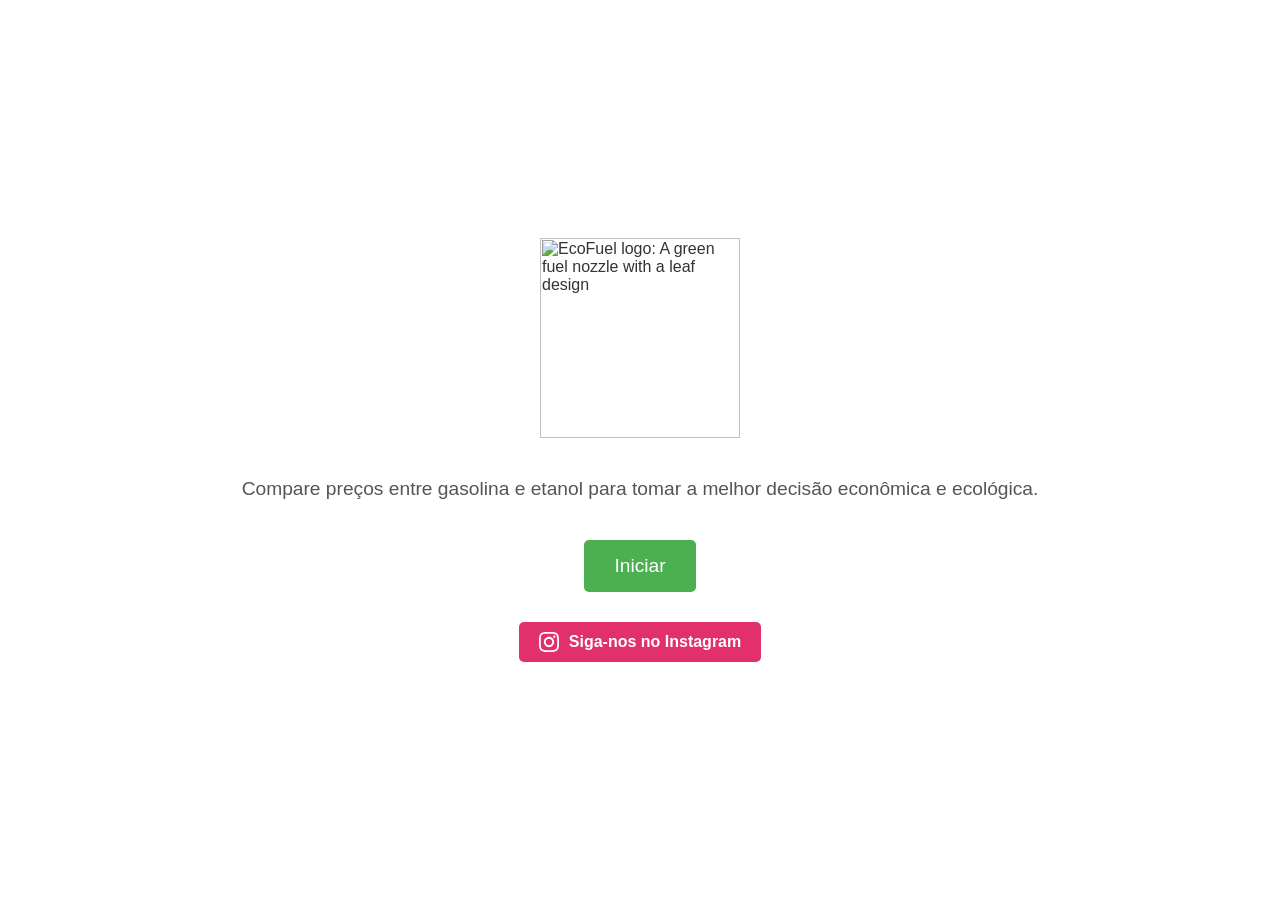
==== index.html @ 914e2f29 "index.html" ====
<html><head><base href="https://ecofuel-comparador.app/" />
<meta charset="UTF-8">
<meta name="viewport" content="width=device-width, initial-scale=1.0">
<title>EcoFuel: Comparador de Combustíveis</title>
<style>
  body, html {
    margin: 0;
    padding: 0;
    font-family: Arial, sans-serif;
    height: 100%;
    background-color: #f0f0f0;
  }
  .splash-screen, .app-container {
    position: fixed;
    top: 0;
    left: 0;
    width: 100%;
    height: 100%;
    display: flex;
    flex-direction: column;
    justify-content: center;
    align-items: center;
    transition: opacity 0.5s ease-in-out;
  }
  .splash-screen {
    background-color: #ffffff;
    color: #333333;
    z-index: 1000;
  }
  .app-container {
    opacity: 0;
    pointer-events: none;
    overflow-y: auto;
  }
  .logo {
    width: 200px;
    height: auto;
    margin-bottom: 20px;
  }
  h1 {
    font-size: 2.5em;
    margin-bottom: 10px;
    text-align: center;
    color: #4CAF50;
  }
  p {
    font-size: 1.2em;
    max-width: 80%;
    text-align: center;
    margin-bottom: 30px;
    color: #555555;
  }
  button {
    padding: 15px 30px;
    font-size: 1.2em;
    background-color: #4CAF50;
    color: white;
    border: none;
    border-radius: 5px;
    cursor: pointer;
    transition: background-color 0.3s;
    margin: 10px 0;
  }
  button:hover {
    background-color: #45a049;
  }
  .container {
    background-color: white;
    border-radius: 10px;
    padding: 20px;
    box-shadow: 0 0 10px rgba(0,0,0,0.1);
    max-width: 500px;
    width: 90%;
    margin: 20px 0;
    display: flex;
    flex-direction: column;
    align-items: center;
  }
  .input-group {
    margin-bottom: 15px;
    width: 100%;
  }
  label {
    display: block;
    margin-bottom: 5px;
    color: #34495e;
  }
  input[type="number"] {
    width: 100%;
    padding: 8px;
    border: 1px solid #bdc3c7;
    border-radius: 4px;
    font-size: 16px;
  }
  #resultado {
    margin-top: 20px;
    padding: 15px;
    border-radius: 4px;
    font-weight: bold;
    text-align: center;
    width: 100%;
  }
  .melhor { background-color: #4CAF50; color: white; }
  .pior { background-color: #e74c3c; color: white; }
  .equal { background-color: #f39c12; color: white; }
  .input-row {
    display: flex;
    justify-content: space-between;
    width: 100%;
  }
  .input-row .input-group {
    width: 48%;
  }
  .checkbox-group {
    display: flex;
    align-items: center;
    margin-top: 15px;
    width: 100%;
  }
  .checkbox-group input[type="checkbox"] {
    margin-right: 10px;
  }
  #voltar-inicio, #limpar-campos {
    background-color: #3498db;
    margin-top: 20px;
  }
  #voltar-inicio:hover, #limpar-campos:hover {
    background-color: #2980b9;
  }
  .button-group {
    display: flex;
    justify-content: space-between;
    width: 100%;
  }
  #comparar {
    align-self: center;
  }
  .instagram-button {
    background-color: #E1306C;
    color: white;
    padding: 10px 20px;
    border-radius: 5px;
    text-decoration: none;
    font-weight: bold;
    display: flex;
    align-items: center;
    justify-content: center;
    margin-top: 20px;
    transition: background-color 0.3s;
  }
  .instagram-button:hover {
    background-color: #C13584;
  }
  .instagram-icon {
    width: 20px;
    height: 20px;
    margin-right: 10px;
  }
</style>
</head>
<body>
  <div class="splash-screen" id="splashScreen">
    <img src="logo.png" alt="EcoFuel logo: A green fuel nozzle with a leaf design" class="logo">
    <p>Compare preços entre gasolina e etanol para tomar a melhor decisão econômica e ecológica.</p>
    <button onclick="startApp()">Iniciar</button>
    <a href="https://www.instagram.com/ecofuel.app" target="_blank" class="instagram-button">
      <svg class="instagram-icon" viewBox="0 0 24 24" xmlns="http://www.w3.org/2000/svg">
        <path fill="currentColor" d="M12 2.163c3.204 0 3.584.012 4.85.07 3.252.148 4.771 1.691 4.919 4.919.058 1.265.069 1.645.069 4.849 0 3.205-.012 3.584-.069 4.849-.149 3.225-1.664 4.771-4.919 4.919-1.266.058-1.644.07-4.85.07-3.204 0-3.584-.012-4.849-.07-3.26-.149-4.771-1.699-4.919-4.92-.058-1.265-.07-1.644-.07-4.849 0-3.204.013-3.583.07-4.849.149-3.227 1.664-4.771 4.919-4.919 1.266-.057 1.645-.069 4.849-.069zm0-2.163c-3.259 0-3.667.014-4.947.072-4.358.2-6.78 2.618-6.98 6.98-.059 1.281-.073 1.689-.073 4.948 0 3.259.014 3.668.072 4.948.2 4.358 2.618 6.78 6.98 6.98 1.281.058 1.689.072 4.948.072 3.259 0 3.668-.014 4.948-.072 4.354-.2 6.782-2.618 6.979-6.98.059-1.28.073-1.689.073-4.948 0-3.259-.014-3.667-.072-4.947-.196-4.354-2.617-6.78-6.979-6.98-1.281-.059-1.69-.073-4.949-.073zm0 5.838c-3.403 0-6.162 2.759-6.162 6.162s2.759 6.163 6.162 6.163 6.162-2.759 6.162-6.163c0-3.403-2.759-6.162-6.162-6.162zm0 10.162c-2.209 0-4-1.79-4-4 0-2.209 1.791-4 4-4s4 1.791 4 4c0 2.21-1.791 4-4 4zm6.406-11.845c-.796 0-1.441.645-1.441 1.44s.645 1.44 1.441 1.44c.795 0 1.439-.645 1.439-1.44s-.644-1.44-1.439-1.44z"/>
      </svg>
      Siga-nos no Instagram
    </a>
  </div>

  <div class="app-container" id="appContainer">
    <div class="container">
      <img src="logo.png" alt="EcoFuel logo: A green fuel nozzle with a leaf design" class="logo" style="width: 150px; margin-bottom: 20px;">
      <div class="input-row">
        <div class="input-group">
          <label for="preco-gasolina">Preço da Gasolina (R$/L):</label>
          <input type="number" id="preco-gasolina" step="0.01" min="0" required>
        </div>
        <div class="input-group">
          <label for="preco-etanol">Preço do Etanol (R$/L):</label>
          <input type="number" id="preco-etanol" step="0.01" min="0" required>
        </div>
      </div>
      <div class="input-row">
        <div class="input-group">
          <label for="consumo-gasolina">Consumo Gasolina (km/L):</label>
          <input type="number" id="consumo-gasolina" step="0.1" min="0" required>
        </div>
        <div class="input-group">
          <label for="consumo-etanol">Consumo Etanol (km/L):</label>
          <input type="number" id="consumo-etanol" step="0.1" min="0" required>
        </div>
      </div>
      <div class="checkbox-group">
        <input type="checkbox" id="memorizar-consumo" checked>
        <label for="memorizar-consumo">Memorizar consumo</label>
      </div>
      <button id="comparar" onclick="compararCombustiveis()">Comparar</button>
      <div id="resultado"></div>
      <div class="button-group">
        <button id="limpar-campos" onclick="limparCampos()">Limpar Campos</button>
        <button id="voltar-inicio" onclick="voltarInicio()">Voltar ao Início</button>
      </div>
      <a href="https://www.instagram.com/ecofuel.app" target="_blank" class="instagram-button">
        <svg class="instagram-icon" viewBox="0 0 24 24" xmlns="http://www.w3.org/2000/svg">
          <path fill="currentColor" d="M12 2.163c3.204 0 3.584.012 4.85.07 3.252.148 4.771 1.691 4.919 4.919.058 1.265.069 1.645.069 4.849 0 3.205-.012 3.584-.069 4.849-.149 3.225-1.664 4.771-4.919 4.919-1.266.058-1.644.07-4.85.07-3.204 0-3.584-.012-4.849-.07-3.26-.149-4.771-1.699-4.919-4.92-.058-1.265-.07-1.644-.07-4.849 0-3.204.013-3.583.07-4.849.149-3.227 1.664-4.771 4.919-4.919 1.266-.057 1.645-.069 4.849-.069zm0-2.163c-3.259 0-3.667.014-4.947.072-4.358.2-6.78 2.618-6.98 6.98-.059 1.281-.073 1.689-.073 4.948 0 3.259.014 3.668.072 4.948.2 4.358 2.618 6.78 6.98 6.98 1.281.058 1.689.072 4.948.072 3.259 0 3.668-.014 4.948-.072 4.354-.2 6.782-2.618 6.979-6.98.059-1.28.073-1.689.073-4.948 0-3.259-.014-3.667-.072-4.947-.196-4.354-2.617-6.78-6.979-6.98-1.281-.059-1.69-.073-4.949-.073zm0 5.838c-3.403 0-6.162 2.759-6.162 6.162s2.759 6.163 6.162 6.163 6.162-2.759 6.162-6.163c0-3.403-2.759-6.162-6.162-6.162zm0 10.162c-2.209 0-4-1.79-4-4 0-2.209 1.791-4 4-4s4 1.791 4 4c0 2.21-1.791 4-4 4zm6.406-11.845c-.796 0-1.441.645-1.441 1.44s.645 1.44 1.441 1.44c.795 0 1.439-.645 1.439-1.44s-.644-1.44-1.439-1.44z"/>
        </svg>
        Siga-nos no Instagram
      </a>
    </div>
  </div>

  <script>
    function startApp() {
      document.getElementById('splashScreen').style.opacity = '0';
      document.getElementById('appContainer').style.opacity = '1';
      setTimeout(() => {
        document.getElementById('splashScreen').style.display = 'none';
        document.getElementById('appContainer').style.pointerEvents = 'auto';
      }, 500);
      carregarValoresMemorizados();
    }

    function voltarInicio() {
      document.getElementById('splashScreen').style.display = 'flex';
      document.getElementById('splashScreen').style.opacity = '1';
      document.getElementById('appContainer').style.opacity = '0';
      setTimeout(() => {
        document.getElementById('appContainer').style.pointerEvents = 'none';
        limparCampos();
      }, 500);
    }

    function limparCampos() {
      document.getElementById('preco-gasolina').value = '';
      document.getElementById('preco-etanol').value = '';
      document.getElementById('consumo-gasolina').value = '';
      document.getElementById('consumo-etanol').value = '';
      document.getElementById('resultado').innerHTML = '';
      document.getElementById('resultado').className = '';
    }

    function carregarValoresMemorizados() {
      const consumoGasolina = localStorage.getItem('consumoGasolina');
      const consumoEtanol = localStorage.getItem('consumoEtanol');
      
      if (consumoGasolina) {
        document.getElementById('consumo-gasolina').value = consumoGasolina;
      }
      if (consumoEtanol) {
        document.getElementById('consumo-etanol').value = consumoEtanol;
      }
    }

    function salvarValoresConsumo() {
      if (document.getElementById('memorizar-consumo').checked) {
        const consumoGasolina = document.getElementById('consumo-gasolina').value;
        const consumoEtanol = document.getElementById('consumo-etanol').value;
        
        localStorage.setItem('consumoGasolina', consumoGasolina);
        localStorage.setItem('consumoEtanol', consumoEtanol);
      }
    }

    function compararCombustiveis() {
      const precoGasolina = parseFloat(document.getElementById('preco-gasolina').value);
      const precoEtanol = parseFloat(document.getElementById('preco-etanol').value);
      const consumoGasolina = parseFloat(document.getElementById('consumo-gasolina').value);
      const consumoEtanol = parseFloat(document.getElementById('consumo-etanol').value);
      const resultado = document.getElementById('resultado');
      
      if (isNaN(precoGasolina) || isNaN(precoEtanol) || isNaN(consumoGasolina) || isNaN(consumoEtanol)) {
        resultado.textContent = "Por favor, insira valores válidos para todos os campos.";
        resultado.className = "";
        return;
      }

      salvarValoresConsumo();

      const custoKmGasolina = precoGasolina / consumoGasolina;
      const custoKmEtanol = precoEtanol / consumoEtanol;
      const relacaoCusto = custoKmEtanol / custoKmGasolina;

      let mensagem;
      let classe;

      if (relacaoCusto > 1) {
        mensagem = `Abasteça com Gasolina! O custo por km do etanol é ${(relacaoCusto * 100 - 100).toFixed(2)}% maior.`;
        classe = "melhor";
      } else if (relacaoCusto < 1) {
        mensagem = `Abasteça com Etanol! O custo por km do etanol é ${(100 - relacaoCusto * 100).toFixed(2)}% menor.`;
        classe = "melhor";
      } else {
        mensagem = "Os combustíveis têm custo equivalente por km. Escolha qualquer um!";
        classe = "equal";
      }

      resultado.innerHTML = `
        ${mensagem}<br><br>
        Custo por km (Gasolina): R$ ${custoKmGasolina.toFixed(3)}<br>
        Custo por km (Etanol): R$ ${custoKmEtanol.toFixed(3)}
      `;
      resultado.className = classe;
    }
  </script>
</body>
</html>
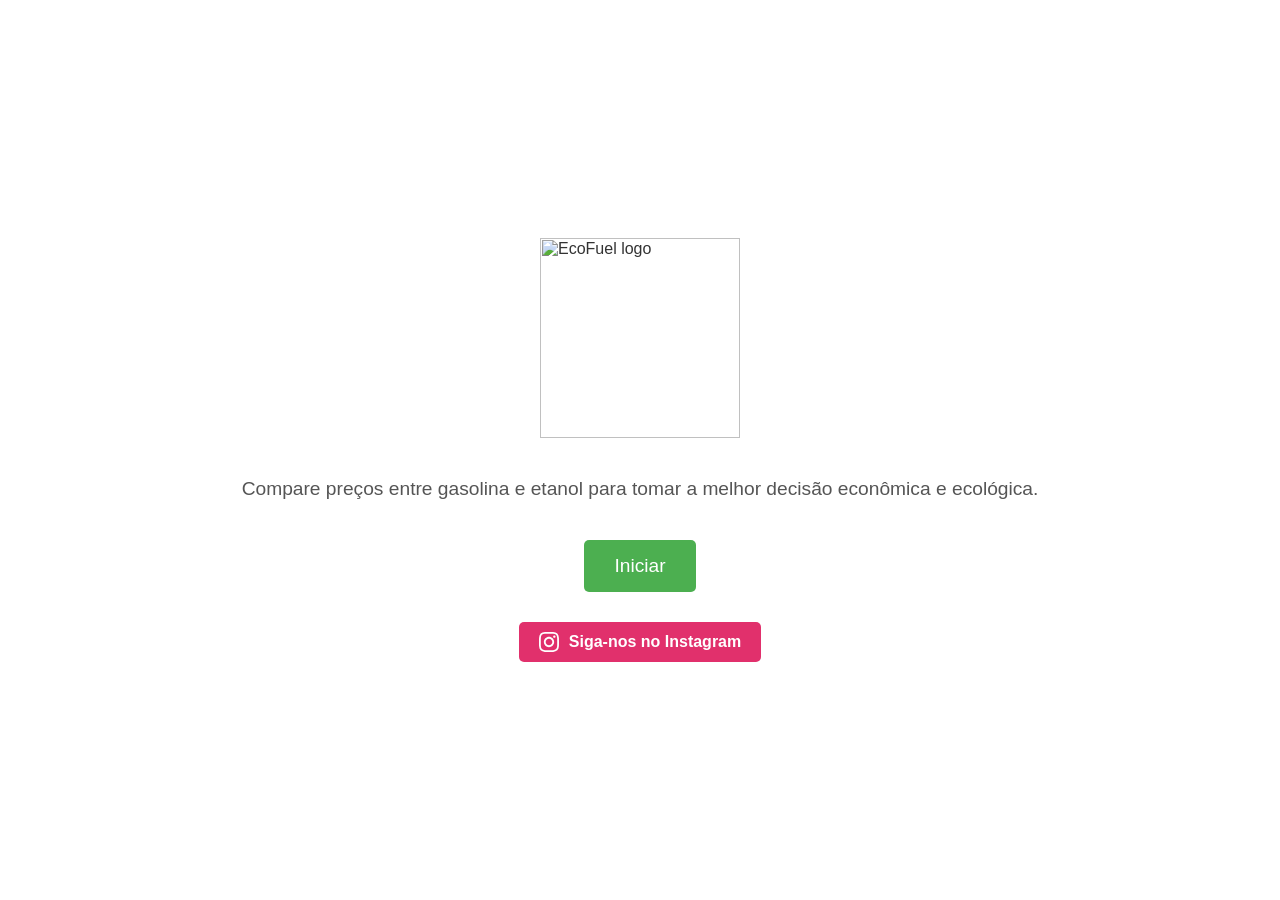
==== commit 8e6b6114: "index.html" ====
--- a/index.html
+++ b/index.html
@@ -1,7 +1,7 @@
-<html><head><base href="https://ecofuel-comparador.app/" />
+<html><head><base href="https://www.ecofuel.app.br/" />
 <meta charset="UTF-8">
 <meta name="viewport" content="width=device-width, initial-scale=1.0">
-<title>EcoFuel: Comparador de Combustíveis</title>
+<title>EcoFuel: Compare e Economize</title>
 <style>
   body, html {
     margin: 0;
@@ -160,7 +160,7 @@
 </head>
 <body>
   <div class="splash-screen" id="splashScreen">
-    <img src="logo.png" alt="EcoFuel logo: A green fuel nozzle with a leaf design" class="logo">
+    <img src="logo.png" alt="EcoFuel logo" class="logo">
     <p>Compare preços entre gasolina e etanol para tomar a melhor decisão econômica e ecológica.</p>
     <button onclick="startApp()">Iniciar</button>
     <a href="https://www.instagram.com/ecofuel.app" target="_blank" class="instagram-button">
@@ -173,7 +173,7 @@
 
   <div class="app-container" id="appContainer">
     <div class="container">
-      <img src="logo.png" alt="EcoFuel logo: A green fuel nozzle with a leaf design" class="logo" style="width: 150px; margin-bottom: 20px;">
+      <img src="logo.png" alt="EcoFuel logo" class="logo" style="width: 150px; margin-bottom: 20px;">
       <div class="input-row">
         <div class="input-group">
           <label for="preco-gasolina">Preço da Gasolina (R$/L):</label>
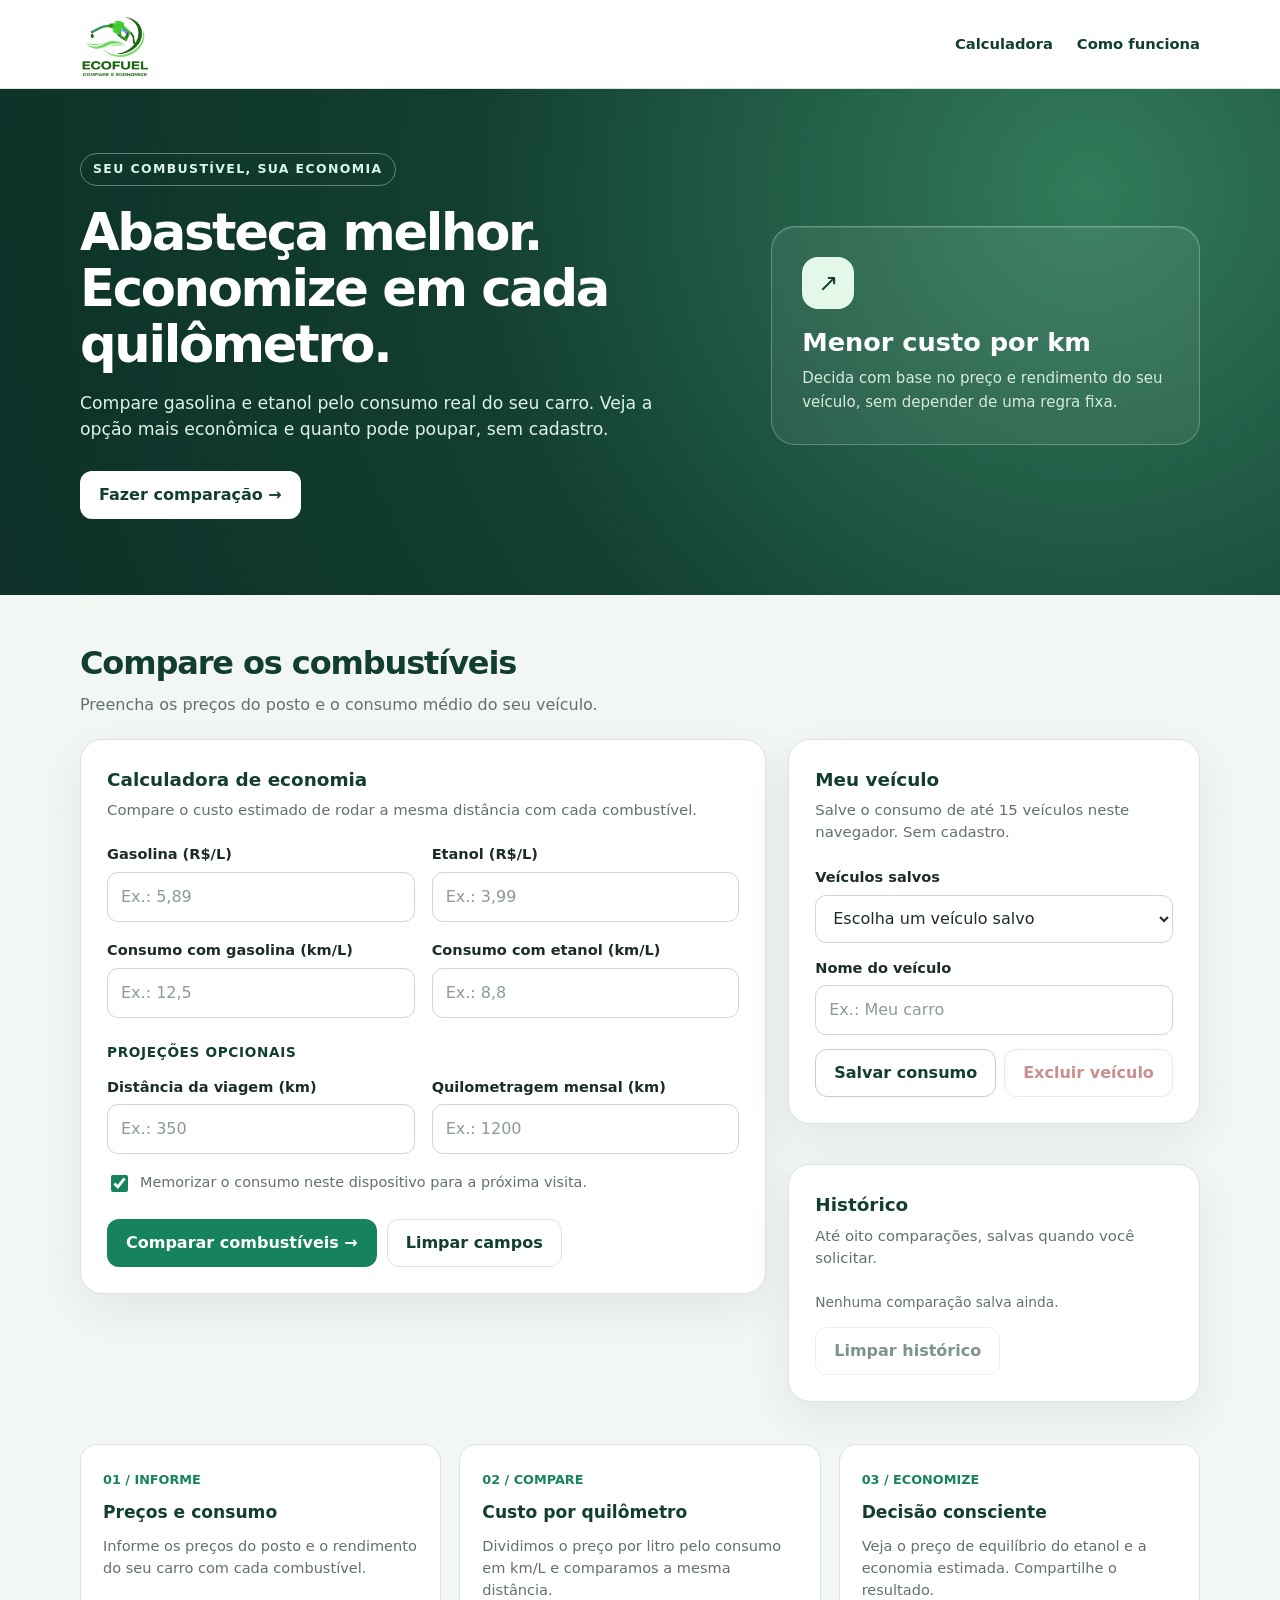
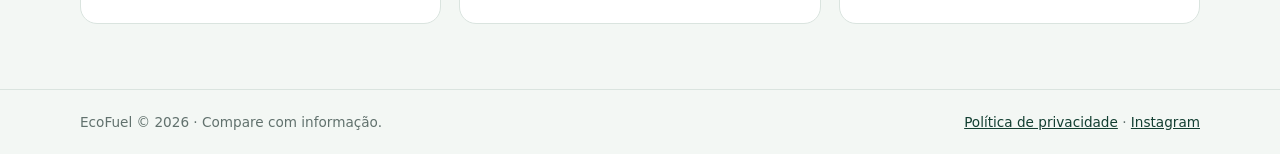
==== commit 17f58423: "feat: launch responsive fuel calculator experience" ====
--- a/index.html
+++ b/index.html
@@ -1,310 +1,77 @@
-<html><head><base href="https://www.ecofuel.app.br/" />
-<meta charset="UTF-8">
-<meta name="viewport" content="width=device-width, initial-scale=1.0">
-<title>EcoFuel: Compare e Economize</title>
-<style>
-  body, html {
-    margin: 0;
-    padding: 0;
-    font-family: Arial, sans-serif;
-    height: 100%;
-    background-color: #f0f0f0;
-  }
-  .splash-screen, .app-container {
-    position: fixed;
-    top: 0;
-    left: 0;
-    width: 100%;
-    height: 100%;
-    display: flex;
-    flex-direction: column;
-    justify-content: center;
-    align-items: center;
-    transition: opacity 0.5s ease-in-out;
-  }
-  .splash-screen {
-    background-color: #ffffff;
-    color: #333333;
-    z-index: 1000;
-  }
-  .app-container {
-    opacity: 0;
-    pointer-events: none;
-    overflow-y: auto;
-  }
-  .logo {
-    width: 200px;
-    height: auto;
-    margin-bottom: 20px;
-  }
-  h1 {
-    font-size: 2.5em;
-    margin-bottom: 10px;
-    text-align: center;
-    color: #4CAF50;
-  }
-  p {
-    font-size: 1.2em;
-    max-width: 80%;
-    text-align: center;
-    margin-bottom: 30px;
-    color: #555555;
-  }
-  button {
-    padding: 15px 30px;
-    font-size: 1.2em;
-    background-color: #4CAF50;
-    color: white;
-    border: none;
-    border-radius: 5px;
-    cursor: pointer;
-    transition: background-color 0.3s;
-    margin: 10px 0;
-  }
-  button:hover {
-    background-color: #45a049;
-  }
-  .container {
-    background-color: white;
-    border-radius: 10px;
-    padding: 20px;
-    box-shadow: 0 0 10px rgba(0,0,0,0.1);
-    max-width: 500px;
-    width: 90%;
-    margin: 20px 0;
-    display: flex;
-    flex-direction: column;
-    align-items: center;
-  }
-  .input-group {
-    margin-bottom: 15px;
-    width: 100%;
-  }
-  label {
-    display: block;
-    margin-bottom: 5px;
-    color: #34495e;
-  }
-  input[type="number"] {
-    width: 100%;
-    padding: 8px;
-    border: 1px solid #bdc3c7;
-    border-radius: 4px;
-    font-size: 16px;
-  }
-  #resultado {
-    margin-top: 20px;
-    padding: 15px;
-    border-radius: 4px;
-    font-weight: bold;
-    text-align: center;
-    width: 100%;
-  }
-  .melhor { background-color: #4CAF50; color: white; }
-  .pior { background-color: #e74c3c; color: white; }
-  .equal { background-color: #f39c12; color: white; }
-  .input-row {
-    display: flex;
-    justify-content: space-between;
-    width: 100%;
-  }
-  .input-row .input-group {
-    width: 48%;
-  }
-  .checkbox-group {
-    display: flex;
-    align-items: center;
-    margin-top: 15px;
-    width: 100%;
-  }
-  .checkbox-group input[type="checkbox"] {
-    margin-right: 10px;
-  }
-  #voltar-inicio, #limpar-campos {
-    background-color: #3498db;
-    margin-top: 20px;
-  }
-  #voltar-inicio:hover, #limpar-campos:hover {
-    background-color: #2980b9;
-  }
-  .button-group {
-    display: flex;
-    justify-content: space-between;
-    width: 100%;
-  }
-  #comparar {
-    align-self: center;
-  }
-  .instagram-button {
-    background-color: #E1306C;
-    color: white;
-    padding: 10px 20px;
-    border-radius: 5px;
-    text-decoration: none;
-    font-weight: bold;
-    display: flex;
-    align-items: center;
-    justify-content: center;
-    margin-top: 20px;
-    transition: background-color 0.3s;
-  }
-  .instagram-button:hover {
-    background-color: #C13584;
-  }
-  .instagram-icon {
-    width: 20px;
-    height: 20px;
-    margin-right: 10px;
-  }
-</style>
+<!doctype html>
+<html lang="pt-BR">
+<head>
+<meta charset="utf-8">
+<meta name="viewport" content="width=device-width, initial-scale=1">
+<meta name="theme-color" content="#123e31">
+<meta name="description" content="Compare gasolina e etanol pelo custo por quilômetro e calcule sua economia com o EcoFuel.">
+<title>EcoFuel | Compare e economize</title>
+<link rel="icon" href="logo.png" type="image/png">
+<link rel="stylesheet" href="styles.css">
+<script src="app.js" defer></script>
 </head>
 <body>
-  <div class="splash-screen" id="splashScreen">
-    <img src="logo.png" alt="EcoFuel logo" class="logo">
-    <p>Compare preços entre gasolina e etanol para tomar a melhor decisão econômica e ecológica.</p>
-    <button onclick="startApp()">Iniciar</button>
-    <a href="https://www.instagram.com/ecofuel.app" target="_blank" class="instagram-button">
-      <svg class="instagram-icon" viewBox="0 0 24 24" xmlns="http://www.w3.org/2000/svg">
-        <path fill="currentColor" d="M12 2.163c3.204 0 3.584.012 4.85.07 3.252.148 4.771 1.691 4.919 4.919.058 1.265.069 1.645.069 4.849 0 3.205-.012 3.584-.069 4.849-.149 3.225-1.664 4.771-4.919 4.919-1.266.058-1.644.07-4.85.07-3.204 0-3.584-.012-4.849-.07-3.26-.149-4.771-1.699-4.919-4.92-.058-1.265-.07-1.644-.07-4.849 0-3.204.013-3.583.07-4.849.149-3.227 1.664-4.771 4.919-4.919 1.266-.057 1.645-.069 4.849-.069zm0-2.163c-3.259 0-3.667.014-4.947.072-4.358.2-6.78 2.618-6.98 6.98-.059 1.281-.073 1.689-.073 4.948 0 3.259.014 3.668.072 4.948.2 4.358 2.618 6.78 6.98 6.98 1.281.058 1.689.072 4.948.072 3.259 0 3.668-.014 4.948-.072 4.354-.2 6.782-2.618 6.979-6.98.059-1.28.073-1.689.073-4.948 0-3.259-.014-3.667-.072-4.947-.196-4.354-2.617-6.78-6.979-6.98-1.281-.059-1.69-.073-4.949-.073zm0 5.838c-3.403 0-6.162 2.759-6.162 6.162s2.759 6.163 6.162 6.163 6.162-2.759 6.162-6.163c0-3.403-2.759-6.162-6.162-6.162zm0 10.162c-2.209 0-4-1.79-4-4 0-2.209 1.791-4 4-4s4 1.791 4 4c0 2.21-1.791 4-4 4zm6.406-11.845c-.796 0-1.441.645-1.441 1.44s.645 1.44 1.441 1.44c.795 0 1.439-.645 1.439-1.44s-.644-1.44-1.439-1.44z"/>
-      </svg>
-      Siga-nos no Instagram
-    </a>
-  </div>
-
-  <div class="app-container" id="appContainer">
-    <div class="container">
-      <img src="logo.png" alt="EcoFuel logo" class="logo" style="width: 150px; margin-bottom: 20px;">
-      <div class="input-row">
-        <div class="input-group">
-          <label for="preco-gasolina">Preço da Gasolina (R$/L):</label>
-          <input type="number" id="preco-gasolina" step="0.01" min="0" required>
-        </div>
-        <div class="input-group">
-          <label for="preco-etanol">Preço do Etanol (R$/L):</label>
-          <input type="number" id="preco-etanol" step="0.01" min="0" required>
-        </div>
-      </div>
-      <div class="input-row">
-        <div class="input-group">
-          <label for="consumo-gasolina">Consumo Gasolina (km/L):</label>
-          <input type="number" id="consumo-gasolina" step="0.1" min="0" required>
-        </div>
-        <div class="input-group">
-          <label for="consumo-etanol">Consumo Etanol (km/L):</label>
-          <input type="number" id="consumo-etanol" step="0.1" min="0" required>
-        </div>
-      </div>
-      <div class="checkbox-group">
-        <input type="checkbox" id="memorizar-consumo" checked>
-        <label for="memorizar-consumo">Memorizar consumo</label>
-      </div>
-      <button id="comparar" onclick="compararCombustiveis()">Comparar</button>
-      <div id="resultado"></div>
-      <div class="button-group">
-        <button id="limpar-campos" onclick="limparCampos()">Limpar Campos</button>
-        <button id="voltar-inicio" onclick="voltarInicio()">Voltar ao Início</button>
-      </div>
-      <a href="https://www.instagram.com/ecofuel.app" target="_blank" class="instagram-button">
-        <svg class="instagram-icon" viewBox="0 0 24 24" xmlns="http://www.w3.org/2000/svg">
-          <path fill="currentColor" d="M12 2.163c3.204 0 3.584.012 4.85.07 3.252.148 4.771 1.691 4.919 4.919.058 1.265.069 1.645.069 4.849 0 3.205-.012 3.584-.069 4.849-.149 3.225-1.664 4.771-4.919 4.919-1.266.058-1.644.07-4.85.07-3.204 0-3.584-.012-4.849-.07-3.26-.149-4.771-1.699-4.919-4.92-.058-1.265-.07-1.644-.07-4.849 0-3.204.013-3.583.07-4.849.149-3.227 1.664-4.771 4.919-4.919 1.266-.057 1.645-.069 4.849-.069zm0-2.163c-3.259 0-3.667.014-4.947.072-4.358.2-6.78 2.618-6.98 6.98-.059 1.281-.073 1.689-.073 4.948 0 3.259.014 3.668.072 4.948.2 4.358 2.618 6.78 6.98 6.98 1.281.058 1.689.072 4.948.072 3.259 0 3.668-.014 4.948-.072 4.354-.2 6.782-2.618 6.979-6.98.059-1.28.073-1.689.073-4.948 0-3.259-.014-3.667-.072-4.947-.196-4.354-2.617-6.78-6.979-6.98-1.281-.059-1.69-.073-4.949-.073zm0 5.838c-3.403 0-6.162 2.759-6.162 6.162s2.759 6.163 6.162 6.163 6.162-2.759 6.162-6.163c0-3.403-2.759-6.162-6.162-6.162zm0 10.162c-2.209 0-4-1.79-4-4 0-2.209 1.791-4 4-4s4 1.791 4 4c0 2.21-1.791 4-4 4zm6.406-11.845c-.796 0-1.441.645-1.441 1.44s.645 1.44 1.441 1.44c.795 0 1.439-.645 1.439-1.44s-.644-1.44-1.439-1.44z"/>
-        </svg>
-        Siga-nos no Instagram
-      </a>
-    </div>
-  </div>
-
-  <script>
-    function startApp() {
-      document.getElementById('splashScreen').style.opacity = '0';
-      document.getElementById('appContainer').style.opacity = '1';
-      setTimeout(() => {
-        document.getElementById('splashScreen').style.display = 'none';
-        document.getElementById('appContainer').style.pointerEvents = 'auto';
-      }, 500);
-      carregarValoresMemorizados();
-    }
-
-    function voltarInicio() {
-      document.getElementById('splashScreen').style.display = 'flex';
-      document.getElementById('splashScreen').style.opacity = '1';
-      document.getElementById('appContainer').style.opacity = '0';
-      setTimeout(() => {
-        document.getElementById('appContainer').style.pointerEvents = 'none';
-        limparCampos();
-      }, 500);
-    }
-
-    function limparCampos() {
-      document.getElementById('preco-gasolina').value = '';
-      document.getElementById('preco-etanol').value = '';
-      document.getElementById('consumo-gasolina').value = '';
-      document.getElementById('consumo-etanol').value = '';
-      document.getElementById('resultado').innerHTML = '';
-      document.getElementById('resultado').className = '';
-    }
-
-    function carregarValoresMemorizados() {
-      const consumoGasolina = localStorage.getItem('consumoGasolina');
-      const consumoEtanol = localStorage.getItem('consumoEtanol');
-      
-      if (consumoGasolina) {
-        document.getElementById('consumo-gasolina').value = consumoGasolina;
-      }
-      if (consumoEtanol) {
-        document.getElementById('consumo-etanol').value = consumoEtanol;
-      }
-    }
-
-    function salvarValoresConsumo() {
-      if (document.getElementById('memorizar-consumo').checked) {
-        const consumoGasolina = document.getElementById('consumo-gasolina').value;
-        const consumoEtanol = document.getElementById('consumo-etanol').value;
-        
-        localStorage.setItem('consumoGasolina', consumoGasolina);
-        localStorage.setItem('consumoEtanol', consumoEtanol);
-      }
-    }
-
-    function compararCombustiveis() {
-      const precoGasolina = parseFloat(document.getElementById('preco-gasolina').value);
-      const precoEtanol = parseFloat(document.getElementById('preco-etanol').value);
-      const consumoGasolina = parseFloat(document.getElementById('consumo-gasolina').value);
-      const consumoEtanol = parseFloat(document.getElementById('consumo-etanol').value);
-      const resultado = document.getElementById('resultado');
-      
-      if (isNaN(precoGasolina) || isNaN(precoEtanol) || isNaN(consumoGasolina) || isNaN(consumoEtanol)) {
-        resultado.textContent = "Por favor, insira valores válidos para todos os campos.";
-        resultado.className = "";
-        return;
-      }
-
-      salvarValoresConsumo();
-
-      const custoKmGasolina = precoGasolina / consumoGasolina;
-      const custoKmEtanol = precoEtanol / consumoEtanol;
-      const relacaoCusto = custoKmEtanol / custoKmGasolina;
-
-      let mensagem;
-      let classe;
-
-      if (relacaoCusto > 1) {
-        mensagem = `Abasteça com Gasolina! O custo por km do etanol é ${(relacaoCusto * 100 - 100).toFixed(2)}% maior.`;
-        classe = "melhor";
-      } else if (relacaoCusto < 1) {
-        mensagem = `Abasteça com Etanol! O custo por km do etanol é ${(100 - relacaoCusto * 100).toFixed(2)}% menor.`;
-        classe = "melhor";
-      } else {
-        mensagem = "Os combustíveis têm custo equivalente por km. Escolha qualquer um!";
-        classe = "equal";
-      }
-
-      resultado.innerHTML = `
-        ${mensagem}<br><br>
-        Custo por km (Gasolina): R$ ${custoKmGasolina.toFixed(3)}<br>
-        Custo por km (Etanol): R$ ${custoKmEtanol.toFixed(3)}
-      `;
-      resultado.className = classe;
-    }
-  </script>
-</body>
-</html>
+<header class="header"><div class="shell header-inner">
+<a class="brand" href="#inicio" aria-label="EcoFuel — início"><img src="logo.png" alt="EcoFuel" width="180" height="70"></a>
+<nav class="nav" aria-label="Navegação principal"><a href="#calculadora">Calculadora</a><a href="#como-funciona">Como funciona</a></nav>
+</div></header>
+<section class="hero" id="inicio"><div class="shell hero-grid">
+<div><span class="eyebrow">Seu combustível, sua economia</span>
+<h1>Abasteça melhor. Economize em cada quilômetro.</h1>
+<p>Compare gasolina e etanol pelo consumo real do seu carro. Veja a opção mais econômica e quanto pode poupar, sem cadastro.</p>
+<a class="btn btn-light" href="#calculadora">Fazer comparação →</a></div>
+<div class="hero-note" aria-hidden="true"><span class="symbol">↗</span><strong>Menor custo por km</strong><span>Decida com base no preço e rendimento do seu veículo, sem depender de uma regra fixa.</span></div>
+</div></section>
+<main class="main shell" id="calculadora">
+<div class="section-heading"><h2>Compare os combustíveis</h2><p>Preencha os preços do posto e o consumo médio do seu veículo.</p></div>
+<div class="layout"><div><section class="panel" aria-labelledby="calculatorTitle">
+<h3 id="calculatorTitle">Calculadora de economia</h3>
+<p class="panel-desc">Compare o custo estimado de rodar a mesma distância com cada combustível.</p>
+<form id="compareForm">
+<div class="form-grid">
+<div class="field"><label for="priceGas">Gasolina (R$/L)</label><input id="priceGas" type="number" inputmode="decimal" min="0.001" step="any" placeholder="Ex.: 5,89" required></div>
+<div class="field"><label for="priceEth">Etanol (R$/L)</label><input id="priceEth" type="number" inputmode="decimal" min="0.001" step="any" placeholder="Ex.: 3,99" required></div>
+<div class="field"><label for="consumeGas">Consumo com gasolina (km/L)</label><input id="consumeGas" type="number" inputmode="decimal" min="0.001" step="any" placeholder="Ex.: 12,5" required></div>
+<div class="field"><label for="consumeEth">Consumo com etanol (km/L)</label><input id="consumeEth" type="number" inputmode="decimal" min="0.001" step="any" placeholder="Ex.: 8,8" required></div>
+</div>
+<p class="subheading">Projeções opcionais</p>
+<div class="form-grid">
+<div class="field"><label for="tripKm">Distância da viagem (km)</label><input id="tripKm" type="number" inputmode="decimal" min="0.001" step="any" placeholder="Ex.: 350"></div>
+<div class="field"><label for="monthKm">Quilometragem mensal (km)</label><input id="monthKm" type="number" inputmode="decimal" min="0.001" step="any" placeholder="Ex.: 1200"></div>
+</div>
+<label class="check" for="remember"><input id="remember" type="checkbox" checked><span>Memorizar o consumo neste dispositivo para a próxima visita.</span></label>
+<p id="formError" class="error" role="alert" hidden></p>
+<div class="form-actions"><button class="btn btn-primary" type="submit">Comparar combustíveis →</button><button class="btn btn-text" type="reset">Limpar campos</button></div>
+</form>
+<section id="result" class="result" aria-live="polite" aria-labelledby="resultTitle" hidden>
+<span id="resultKicker" class="result-kicker"></span><h3 id="resultTitle"></h3><p id="resultDescription"></p>
+<div class="metrics">
+<div class="metric"><span>Custo/km com gasolina</span><strong id="costGas"></strong></div>
+<div class="metric"><span>Custo/km com etanol</span><strong id="costEth"></strong></div>
+<div class="metric"><span>Economia a cada 100 km</span><strong id="savings100"></strong></div>
+<div class="metric"><span>Preço de equilíbrio do etanol</span><strong id="priceLimit"></strong></div>
+<div class="metric" id="tripMetric" hidden><span id="tripLabel"></span><strong id="savingsTrip"></strong></div>
+<div class="metric" id="monthMetric" hidden><span id="monthLabel"></span><strong id="savingsMonth"></strong></div>
+</div>
+<p id="limitNote" class="result-foot"></p>
+<p class="result-foot">Estimativas baseadas nos dados informados. O consumo real varia conforme o trajeto, trânsito e condições do veículo.</p>
+<div class="result-actions"><button class="btn btn-primary" id="saveComparison" type="button">Salvar comparação</button><button class="btn btn-outline" id="shareComparison" type="button">Compartilhar resultado</button></div>
+<p id="resultStatus" class="muted" role="status" hidden></p><textarea id="shareFallback" class="share-fallback" aria-label="Resumo para copiar" readonly hidden></textarea>
+</section></section></div>
+<aside class="side-stack" aria-label="Seus dados salvos">
+<section class="panel" aria-labelledby="vehicleTitle"><h3 id="vehicleTitle">Meu veículo</h3><p class="panel-desc">Salve o consumo de até 15 veículos neste navegador. Sem cadastro.</p>
+<div class="field"><label for="profileSelect">Veículos salvos</label><select id="profileSelect"><option value="">Escolha um veículo salvo</option></select></div>
+<div class="profile-controls"><div class="field"><label for="profileName">Nome do veículo</label><input id="profileName" type="text" maxlength="40" autocomplete="off" placeholder="Ex.: Meu carro"></div></div>
+<div class="profile-save"><button class="btn btn-outline" id="saveProfile" type="button">Salvar consumo</button><button class="btn btn-danger" id="deleteProfile" type="button" disabled>Excluir veículo</button></div>
+<p id="profileMessage" class="muted" role="status" hidden></p></section>
+<section class="panel" aria-labelledby="historyTitle"><h3 id="historyTitle">Histórico</h3><p class="panel-desc">Até oito comparações, salvas quando você solicitar.</p>
+<p id="historyEmpty" class="muted">Nenhuma comparação salva ainda.</p><ol id="historyList" class="list" aria-label="Comparações salvas"></ol>
+<button id="clearHistory" class="btn btn-text" type="button" disabled>Limpar histórico</button><p id="historyMessage" class="muted" role="status" hidden></p></section>
+</aside></div>
+<section class="info" id="como-funciona" aria-label="Como funciona">
+<article><span class="step">01 / INFORME</span><h3>Preços e consumo</h3><p>Informe os preços do posto e o rendimento do seu carro com cada combustível.</p></article>
+<article><span class="step">02 / COMPARE</span><h3>Custo por quilômetro</h3><p>Dividimos o preço por litro pelo consumo em km/L e comparamos a mesma distância.</p></article>
+<article><span class="step">03 / ECONOMIZE</span><h3>Decisão consciente</h3><p>Veja o preço de equilíbrio do etanol e a economia estimada. Compartilhe o resultado.</p></article>
+</section></main>
+<footer class="footer"><div class="shell footer-inner"><span>EcoFuel © 2026 · Compare com informação.</span><span><a href="politicadeprivacidade.html">Política de privacidade</a> · <a href="https://www.instagram.com/ecofuel.app" target="_blank" rel="noopener noreferrer">Instagram</a></span></div></footer>
+</body></html>
--- a/styles.css
+++ b/styles.css
@@ -0,0 +1 @@
+:root{color-scheme:light;--forest:#123e31;--forest-2:#1c5643;--green:#17835e;--mint:#ddf6e9;--ink:#1c2c29;--muted:#61716d;--line:#dae4df;--bg:#f3f7f4;--white:#fff;--warn:#875915;--shadow:0 16px 45px rgba(16,54,40,.08)}*{box-sizing:border-box}html{scroll-behavior:smooth}body{margin:0;background:var(--bg);font:16px/1.5 system-ui,-apple-system,BlinkMacSystemFont,"Segoe UI",sans-serif;color:var(--ink)}button,input,select{font:inherit}button{cursor:pointer}button:disabled{cursor:not-allowed;opacity:.55}a{color:inherit}a:focus-visible,button:focus-visible,input:focus-visible,select:focus-visible{outline:3px solid #ffbd5b;outline-offset:3px}[hidden]{display:none!important}.shell{width:min(1120px,calc(100% - 40px));margin-inline:auto}.header{background:var(--white);border-bottom:1px solid var(--line)}.header-inner{min-height:88px;display:flex;gap:24px;justify-content:space-between;align-items:center}.brand{display:inline-flex;align-items:center;flex-shrink:0}.brand img{display:block;max-width:180px;width:100%;height:70px;object-fit:contain;object-position:left center}.nav{display:flex;gap:24px;align-items:center}.nav a{text-decoration:none;color:var(--forest);font-size:.92rem;font-weight:700}.nav a:hover{text-decoration:underline}.hero{background:radial-gradient(circle at 85% 20%,#327b5b 0%,var(--forest) 54%,#0d3128 100%);color:#fff;padding:64px 0 76px}.hero-grid{display:grid;grid-template-columns:minmax(0,1.2fr) minmax(230px,.8fr);gap:48px;align-items:center}.eyebrow{display:inline-block;padding:6px 12px;border:1px solid rgba(255,255,255,.36);border-radius:50px;font-size:.78rem;text-transform:uppercase;letter-spacing:.11em;font-weight:800;color:#d9f7e6}.hero h1{font-size:clamp(2rem,4vw,3.55rem);line-height:1.1;letter-spacing:-.045em;margin:18px 0}.hero p{color:#def2e6;font-size:1.08rem;max-width:610px;margin:0 0 28px}.hero-note{border:1px solid rgba(255,255,255,.25);border-radius:24px;padding:30px;background:rgba(255,255,255,.07);box-shadow:inset 0 1px rgba(255,255,255,.14)}.hero-note .symbol{display:inline-flex;width:52px;height:52px;align-items:center;justify-content:center;border-radius:16px;background:#e3f8e8;color:var(--forest);font-size:1.5rem}.hero-note strong{display:block;font-size:1.6rem;margin:14px 0 5px}.hero-note span:last-child{color:#d6eade;font-size:.94rem}.btn{min-height:46px;padding:11px 18px;border-radius:12px;border:1px solid transparent;font-weight:750;display:inline-flex;align-items:center;justify-content:center;text-decoration:none;gap:8px;transition:background-color .2s,transform .2s}.btn:hover{transform:translateY(-1px)}.btn-primary{background:var(--green);color:#fff}.btn-primary:hover{background:#0f6b4d}.btn-light{background:#fff;color:var(--forest)}.btn-outline{background:#fff;border-color:#bdd2c5;color:var(--forest)}.btn-outline:hover{background:#ecf6ef}.btn-text{background:transparent;color:var(--forest);border:1px solid var(--line)}.btn-danger{color:#9a3535;border:1px solid #f1cdcd;background:#fff}.main{padding:44px 0 65px}.section-heading{margin-bottom:22px}.section-heading h2{font-size:clamp(1.5rem,3vw,2rem);margin:0 0 6px;letter-spacing:-.035em;color:var(--forest)}.section-heading p{margin:0;color:var(--muted)}.layout{display:grid;grid-template-columns:minmax(0,1.25fr) minmax(280px,.75fr);gap:22px;align-items:start}.panel{background:var(--white);border:1px solid var(--line);border-radius:22px;padding:26px;box-shadow:var(--shadow);min-width:0}.panel h3{font-size:1.15rem;color:var(--forest);margin:0 0 6px}.panel-desc{color:var(--muted);font-size:.93rem;margin:0 0 22px}.panel+.panel{margin-top:20px}.form-grid{display:grid;grid-template-columns:repeat(2,minmax(0,1fr));gap:17px}.field{display:flex;flex-direction:column;gap:7px;min-width:0}.field label{font-size:.91rem;font-weight:720}.field input,.field select{width:100%;border:1px solid #cbdad1;border-radius:11px;background:#fff;padding:12px 13px;min-height:48px;color:var(--ink)}.field input::placeholder{color:#8d9b95}.hint{font-size:.79rem;color:var(--muted)}.subheading{font-size:.85rem;font-weight:800;color:var(--forest);margin:24px 0 13px;text-transform:uppercase;letter-spacing:.05em}.form-actions{display:flex;flex-wrap:wrap;align-items:center;gap:10px;margin-top:24px}.check{display:flex;align-items:flex-start;gap:9px;margin-top:18px;color:var(--muted);font-size:.9rem}.check input{width:17px;height:17px;accent-color:var(--green);margin-top:3px}.error{padding:12px 14px;margin:18px 0 0;color:#8d2424;background:#fff1f0;border:1px solid #f4cbc8;border-radius:10px;font-size:.92rem}.side-stack{display:grid;gap:20px}.profile-controls{display:flex;gap:9px;margin:14px 0}.profile-controls .field{flex:1}.profile-controls .btn{align-self:end}.muted{color:var(--muted);font-size:.86rem}.profile-save{display:flex;flex-wrap:wrap;gap:8px;margin-top:13px}.list{padding:0;margin:15px 0 0;list-style:none}.list li{border-top:1px solid var(--line);padding:12px 0}.item-top{display:flex;justify-content:space-between;gap:10px;align-items:center}.item-top strong{font-size:.88rem;color:var(--forest)}.item-detail{display:block;font-size:.81rem;color:var(--muted);margin-top:3px;word-break:break-word}.item-actions{display:flex;gap:8px;margin-top:8px}.small-btn{border:1px solid var(--line);border-radius:8px;background:#fff;color:var(--forest);padding:5px 9px;font-weight:700;font-size:.8rem;min-height:34px}.small-btn:hover{background:var(--mint)}.result{margin-top:22px;padding:24px;border-radius:20px;background:#ebf8ee;border:1px solid #b9e3c5}.result.neutral{background:#f3f6f4;border-color:#d3e0d8}.result-kicker{color:#31714e;font-size:.79rem;font-weight:850;letter-spacing:.08em;text-transform:uppercase}.result h3{font-size:clamp(1.45rem,2.8vw,2.1rem);line-height:1.18;margin:8px 0;color:var(--forest)}.result p{margin:0 0 18px;color:#3a5b49}.metrics{display:grid;grid-template-columns:repeat(2,minmax(0,1fr));gap:11px}.metric{background:rgba(255,255,255,.82);padding:14px;border-radius:13px;border:1px solid rgba(35,93,61,.09);min-width:0}.metric span{display:block;color:var(--muted);font-size:.77rem}.metric strong{display:block;color:var(--forest);font-size:1.17rem;overflow-wrap:anywhere}.result-foot{font-size:.86rem;margin:14px 0 0!important}.result-actions{display:flex;flex-wrap:wrap;gap:9px;margin-top:18px}.info{display:grid;grid-template-columns:repeat(3,minmax(0,1fr));gap:18px;margin-top:42px}.info article{padding:22px;border:1px solid var(--line);background:#fff;border-radius:17px}.info .step{color:var(--green);font-size:.8rem;font-weight:850}.info h3{color:var(--forest);font-size:1.07rem;margin:9px 0}.info p{font-size:.91rem;color:var(--muted);margin:0}.footer{border-top:1px solid var(--line);padding:22px 0;color:var(--muted);font-size:.85rem}.footer-inner{display:flex;flex-wrap:wrap;justify-content:space-between;gap:15px}.footer a{color:var(--forest)}.share-fallback{width:100%;min-height:90px;resize:vertical;border:1px solid var(--line);border-radius:10px;padding:10px;margin-top:10px;font:inherit}@media(max-width:850px){.hero-grid,.layout{grid-template-columns:1fr}.hero-note{display:none}.hero{padding:44px 0 56px}.side-stack{grid-template-columns:repeat(2,minmax(0,1fr));align-items:start}.main{padding-top:32px}}@media(max-width:600px){.shell{width:min(100% - 28px,1120px)}.header-inner{min-height:76px;gap:10px}.brand img{max-width:136px;height:60px}.nav{gap:12px}.nav a{font-size:.78rem}.hero h1{font-size:2.15rem}.hero p{font-size:.99rem}.side-stack,.info{grid-template-columns:1fr}.panel{padding:19px;border-radius:17px}.form-grid{gap:13px}.form-grid .field label{font-size:.85rem}.field input{padding:11px 9px}.metrics{gap:8px}.metric{padding:11px}.metric strong{font-size:1.04rem}.profile-controls{flex-wrap:wrap}.profile-controls .field{min-width:100%}.form-actions .btn{flex:1}.info{margin-top:28px;gap:10px}.result{padding:18px}}@media(max-width:365px){.form-grid{grid-template-columns:1fr}.nav a:first-child{display:none}}@media(prefers-reduced-motion:reduce){html{scroll-behavior:auto}.btn{transition:none}.btn:hover{transform:none}}
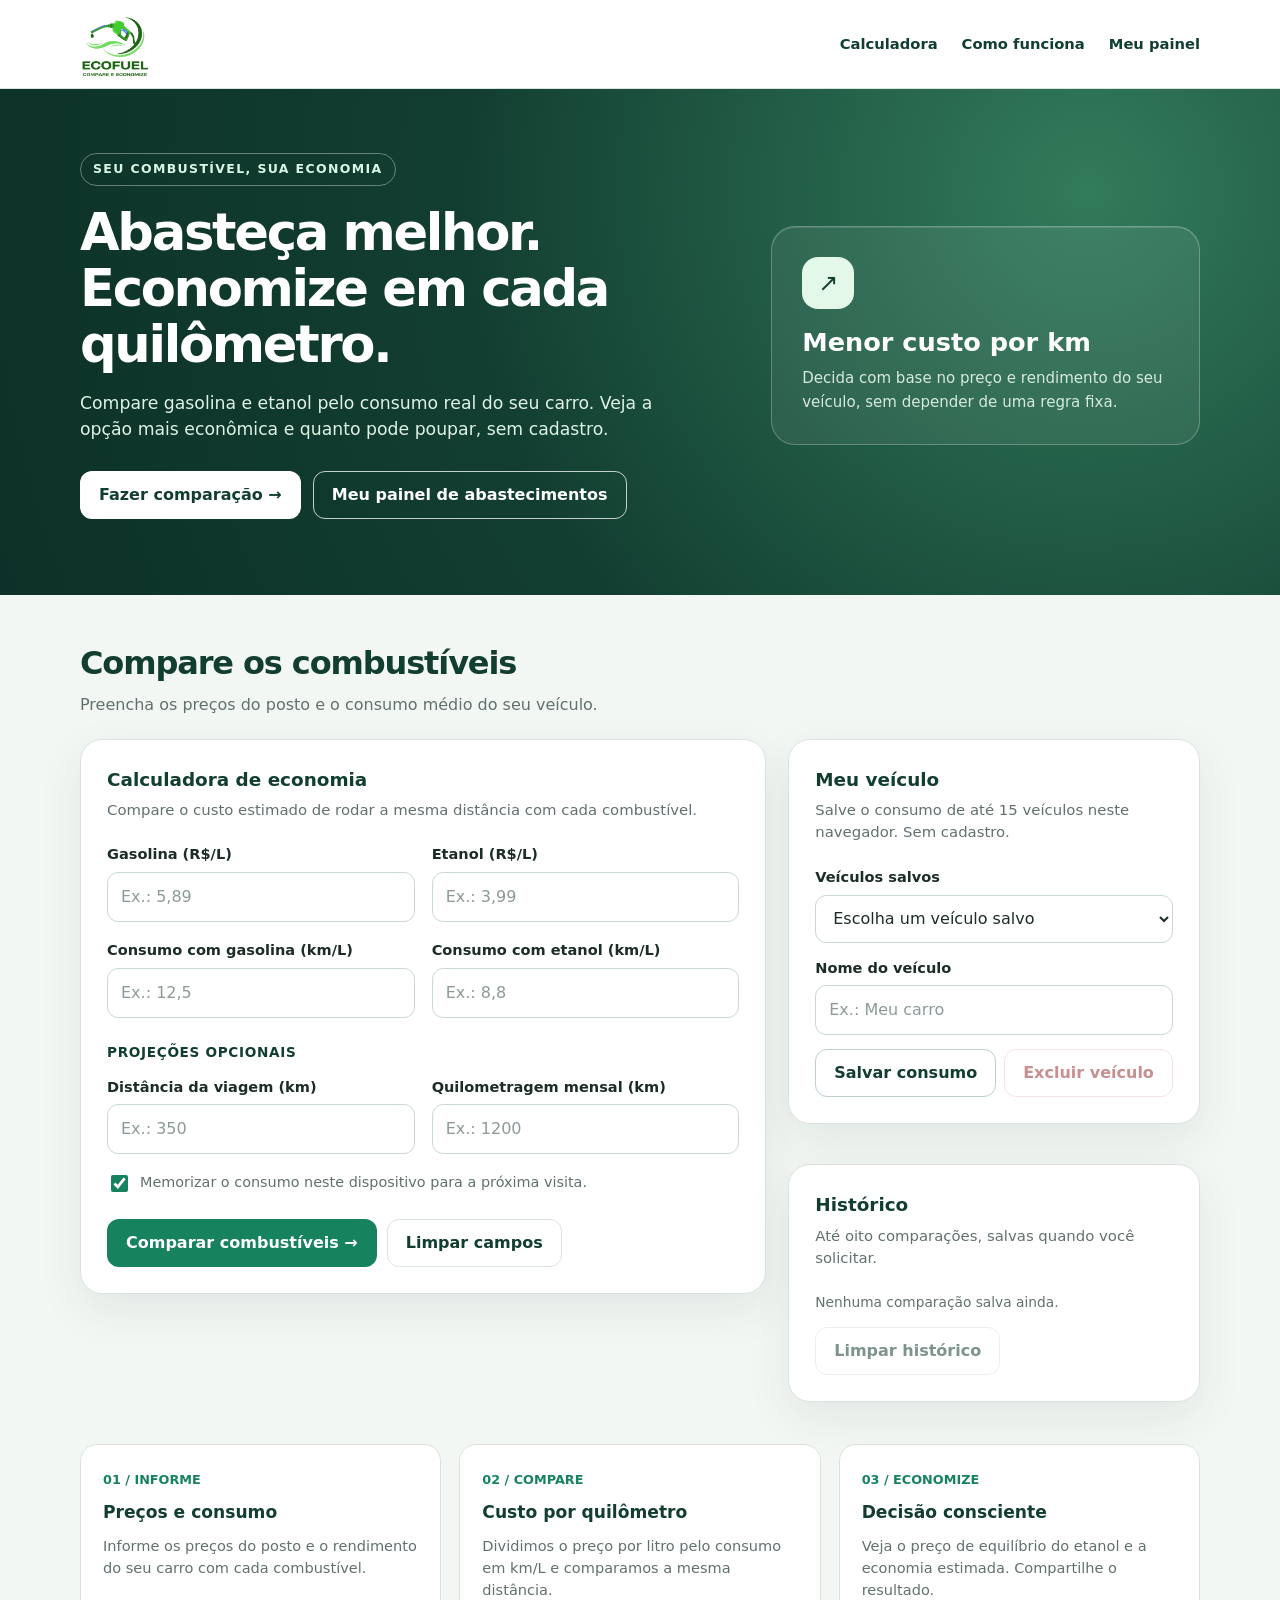
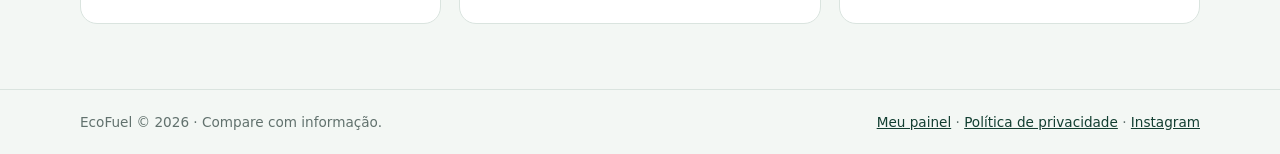
==== commit 9d5083ea: "feat: connect local fuel dashboard, manual station prices and data backups" ====
--- a/index.html
+++ b/index.html
@@ -13,13 +13,13 @@
 <body>
 <header class="header"><div class="shell header-inner">
 <a class="brand" href="#inicio" aria-label="EcoFuel — início"><img src="logo.png" alt="EcoFuel" width="180" height="70"></a>
-<nav class="nav" aria-label="Navegação principal"><a href="#calculadora">Calculadora</a><a href="#como-funciona">Como funciona</a></nav>
+<nav class="nav" aria-label="Navegação principal"><a href="#calculadora">Calculadora</a><a href="#como-funciona">Como funciona</a><a href="painel.html">Meu painel</a></nav>
 </div></header>
 <section class="hero" id="inicio"><div class="shell hero-grid">
 <div><span class="eyebrow">Seu combustível, sua economia</span>
 <h1>Abasteça melhor. Economize em cada quilômetro.</h1>
 <p>Compare gasolina e etanol pelo consumo real do seu carro. Veja a opção mais econômica e quanto pode poupar, sem cadastro.</p>
-<a class="btn btn-light" href="#calculadora">Fazer comparação →</a></div>
+<div class="hero-actions"><a class="btn btn-light" href="#calculadora">Fazer comparação →</a><a class="btn btn-hero-secondary" href="painel.html">Meu painel de abastecimentos</a></div></div>
 <div class="hero-note" aria-hidden="true"><span class="symbol">↗</span><strong>Menor custo por km</strong><span>Decida com base no preço e rendimento do seu veículo, sem depender de uma regra fixa.</span></div>
 </div></section>
 <main class="main shell" id="calculadora">
@@ -34,7 +34,7 @@
 <div class="field"><label for="consumeGas">Consumo com gasolina (km/L)</label><input id="consumeGas" type="number" inputmode="decimal" min="0.001" step="any" placeholder="Ex.: 12,5" required></div>
 <div class="field"><label for="consumeEth">Consumo com etanol (km/L)</label><input id="consumeEth" type="number" inputmode="decimal" min="0.001" step="any" placeholder="Ex.: 8,8" required></div>
 </div>
-<p class="subheading">Projeções opcionais</p>
+<p id="priceSource" class="price-source" role="status" hidden></p><p class="subheading">Projeções opcionais</p>
 <div class="form-grid">
 <div class="field"><label for="tripKm">Distância da viagem (km)</label><input id="tripKm" type="number" inputmode="decimal" min="0.001" step="any" placeholder="Ex.: 350"></div>
 <div class="field"><label for="monthKm">Quilometragem mensal (km)</label><input id="monthKm" type="number" inputmode="decimal" min="0.001" step="any" placeholder="Ex.: 1200"></div>
@@ -73,5 +73,5 @@
 <article><span class="step">02 / COMPARE</span><h3>Custo por quilômetro</h3><p>Dividimos o preço por litro pelo consumo em km/L e comparamos a mesma distância.</p></article>
 <article><span class="step">03 / ECONOMIZE</span><h3>Decisão consciente</h3><p>Veja o preço de equilíbrio do etanol e a economia estimada. Compartilhe o resultado.</p></article>
 </section></main>
-<footer class="footer"><div class="shell footer-inner"><span>EcoFuel © 2026 · Compare com informação.</span><span><a href="politicadeprivacidade.html">Política de privacidade</a> · <a href="https://www.instagram.com/ecofuel.app" target="_blank" rel="noopener noreferrer">Instagram</a></span></div></footer>
+<footer class="footer"><div class="shell footer-inner"><span>EcoFuel © 2026 · Compare com informação.</span><span><a href="painel.html">Meu painel</a> · <a href="politicadeprivacidade.html">Política de privacidade</a> · <a href="https://www.instagram.com/ecofuel.app" target="_blank" rel="noopener noreferrer">Instagram</a></span></div></footer>
 </body></html>
--- a/styles.css
+++ b/styles.css
@@ -1 +1,7 @@
-:root{color-scheme:light;--forest:#123e31;--forest-2:#1c5643;--green:#17835e;--mint:#ddf6e9;--ink:#1c2c29;--muted:#61716d;--line:#dae4df;--bg:#f3f7f4;--white:#fff;--warn:#875915;--shadow:0 16px 45px rgba(16,54,40,.08)}*{box-sizing:border-box}html{scroll-behavior:smooth}body{margin:0;background:var(--bg);font:16px/1.5 system-ui,-apple-system,BlinkMacSystemFont,"Segoe UI",sans-serif;color:var(--ink)}button,input,select{font:inherit}button{cursor:pointer}button:disabled{cursor:not-allowed;opacity:.55}a{color:inherit}a:focus-visible,button:focus-visible,input:focus-visible,select:focus-visible{outline:3px solid #ffbd5b;outline-offset:3px}[hidden]{display:none!important}.shell{width:min(1120px,calc(100% - 40px));margin-inline:auto}.header{background:var(--white);border-bottom:1px solid var(--line)}.header-inner{min-height:88px;display:flex;gap:24px;justify-content:space-between;align-items:center}.brand{display:inline-flex;align-items:center;flex-shrink:0}.brand img{display:block;max-width:180px;width:100%;height:70px;object-fit:contain;object-position:left center}.nav{display:flex;gap:24px;align-items:center}.nav a{text-decoration:none;color:var(--forest);font-size:.92rem;font-weight:700}.nav a:hover{text-decoration:underline}.hero{background:radial-gradient(circle at 85% 20%,#327b5b 0%,var(--forest) 54%,#0d3128 100%);color:#fff;padding:64px 0 76px}.hero-grid{display:grid;grid-template-columns:minmax(0,1.2fr) minmax(230px,.8fr);gap:48px;align-items:center}.eyebrow{display:inline-block;padding:6px 12px;border:1px solid rgba(255,255,255,.36);border-radius:50px;font-size:.78rem;text-transform:uppercase;letter-spacing:.11em;font-weight:800;color:#d9f7e6}.hero h1{font-size:clamp(2rem,4vw,3.55rem);line-height:1.1;letter-spacing:-.045em;margin:18px 0}.hero p{color:#def2e6;font-size:1.08rem;max-width:610px;margin:0 0 28px}.hero-note{border:1px solid rgba(255,255,255,.25);border-radius:24px;padding:30px;background:rgba(255,255,255,.07);box-shadow:inset 0 1px rgba(255,255,255,.14)}.hero-note .symbol{display:inline-flex;width:52px;height:52px;align-items:center;justify-content:center;border-radius:16px;background:#e3f8e8;color:var(--forest);font-size:1.5rem}.hero-note strong{display:block;font-size:1.6rem;margin:14px 0 5px}.hero-note span:last-child{color:#d6eade;font-size:.94rem}.btn{min-height:46px;padding:11px 18px;border-radius:12px;border:1px solid transparent;font-weight:750;display:inline-flex;align-items:center;justify-content:center;text-decoration:none;gap:8px;transition:background-color .2s,transform .2s}.btn:hover{transform:translateY(-1px)}.btn-primary{background:var(--green);color:#fff}.btn-primary:hover{background:#0f6b4d}.btn-light{background:#fff;color:var(--forest)}.btn-outline{background:#fff;border-color:#bdd2c5;color:var(--forest)}.btn-outline:hover{background:#ecf6ef}.btn-text{background:transparent;color:var(--forest);border:1px solid var(--line)}.btn-danger{color:#9a3535;border:1px solid #f1cdcd;background:#fff}.main{padding:44px 0 65px}.section-heading{margin-bottom:22px}.section-heading h2{font-size:clamp(1.5rem,3vw,2rem);margin:0 0 6px;letter-spacing:-.035em;color:var(--forest)}.section-heading p{margin:0;color:var(--muted)}.layout{display:grid;grid-template-columns:minmax(0,1.25fr) minmax(280px,.75fr);gap:22px;align-items:start}.panel{background:var(--white);border:1px solid var(--line);border-radius:22px;padding:26px;box-shadow:var(--shadow);min-width:0}.panel h3{font-size:1.15rem;color:var(--forest);margin:0 0 6px}.panel-desc{color:var(--muted);font-size:.93rem;margin:0 0 22px}.panel+.panel{margin-top:20px}.form-grid{display:grid;grid-template-columns:repeat(2,minmax(0,1fr));gap:17px}.field{display:flex;flex-direction:column;gap:7px;min-width:0}.field label{font-size:.91rem;font-weight:720}.field input,.field select{width:100%;border:1px solid #cbdad1;border-radius:11px;background:#fff;padding:12px 13px;min-height:48px;color:var(--ink)}.field input::placeholder{color:#8d9b95}.hint{font-size:.79rem;color:var(--muted)}.subheading{font-size:.85rem;font-weight:800;color:var(--forest);margin:24px 0 13px;text-transform:uppercase;letter-spacing:.05em}.form-actions{display:flex;flex-wrap:wrap;align-items:center;gap:10px;margin-top:24px}.check{display:flex;align-items:flex-start;gap:9px;margin-top:18px;color:var(--muted);font-size:.9rem}.check input{width:17px;height:17px;accent-color:var(--green);margin-top:3px}.error{padding:12px 14px;margin:18px 0 0;color:#8d2424;background:#fff1f0;border:1px solid #f4cbc8;border-radius:10px;font-size:.92rem}.side-stack{display:grid;gap:20px}.profile-controls{display:flex;gap:9px;margin:14px 0}.profile-controls .field{flex:1}.profile-controls .btn{align-self:end}.muted{color:var(--muted);font-size:.86rem}.profile-save{display:flex;flex-wrap:wrap;gap:8px;margin-top:13px}.list{padding:0;margin:15px 0 0;list-style:none}.list li{border-top:1px solid var(--line);padding:12px 0}.item-top{display:flex;justify-content:space-between;gap:10px;align-items:center}.item-top strong{font-size:.88rem;color:var(--forest)}.item-detail{display:block;font-size:.81rem;color:var(--muted);margin-top:3px;word-break:break-word}.item-actions{display:flex;gap:8px;margin-top:8px}.small-btn{border:1px solid var(--line);border-radius:8px;background:#fff;color:var(--forest);padding:5px 9px;font-weight:700;font-size:.8rem;min-height:34px}.small-btn:hover{background:var(--mint)}.result{margin-top:22px;padding:24px;border-radius:20px;background:#ebf8ee;border:1px solid #b9e3c5}.result.neutral{background:#f3f6f4;border-color:#d3e0d8}.result-kicker{color:#31714e;font-size:.79rem;font-weight:850;letter-spacing:.08em;text-transform:uppercase}.result h3{font-size:clamp(1.45rem,2.8vw,2.1rem);line-height:1.18;margin:8px 0;color:var(--forest)}.result p{margin:0 0 18px;color:#3a5b49}.metrics{display:grid;grid-template-columns:repeat(2,minmax(0,1fr));gap:11px}.metric{background:rgba(255,255,255,.82);padding:14px;border-radius:13px;border:1px solid rgba(35,93,61,.09);min-width:0}.metric span{display:block;color:var(--muted);font-size:.77rem}.metric strong{display:block;color:var(--forest);font-size:1.17rem;overflow-wrap:anywhere}.result-foot{font-size:.86rem;margin:14px 0 0!important}.result-actions{display:flex;flex-wrap:wrap;gap:9px;margin-top:18px}.info{display:grid;grid-template-columns:repeat(3,minmax(0,1fr));gap:18px;margin-top:42px}.info article{padding:22px;border:1px solid var(--line);background:#fff;border-radius:17px}.info .step{color:var(--green);font-size:.8rem;font-weight:850}.info h3{color:var(--forest);font-size:1.07rem;margin:9px 0}.info p{font-size:.91rem;color:var(--muted);margin:0}.footer{border-top:1px solid var(--line);padding:22px 0;color:var(--muted);font-size:.85rem}.footer-inner{display:flex;flex-wrap:wrap;justify-content:space-between;gap:15px}.footer a{color:var(--forest)}.share-fallback{width:100%;min-height:90px;resize:vertical;border:1px solid var(--line);border-radius:10px;padding:10px;margin-top:10px;font:inherit}@media(max-width:850px){.hero-grid,.layout{grid-template-columns:1fr}.hero-note{display:none}.hero{padding:44px 0 56px}.side-stack{grid-template-columns:repeat(2,minmax(0,1fr));align-items:start}.main{padding-top:32px}}@media(max-width:600px){.shell{width:min(100% - 28px,1120px)}.header-inner{min-height:76px;gap:10px}.brand img{max-width:136px;height:60px}.nav{gap:12px}.nav a{font-size:.78rem}.hero h1{font-size:2.15rem}.hero p{font-size:.99rem}.side-stack,.info{grid-template-columns:1fr}.panel{padding:19px;border-radius:17px}.form-grid{gap:13px}.form-grid .field label{font-size:.85rem}.field input{padding:11px 9px}.metrics{gap:8px}.metric{padding:11px}.metric strong{font-size:1.04rem}.profile-controls{flex-wrap:wrap}.profile-controls .field{min-width:100%}.form-actions .btn{flex:1}.info{margin-top:28px;gap:10px}.result{padding:18px}}@media(max-width:365px){.form-grid{grid-template-columns:1fr}.nav a:first-child{display:none}}@media(prefers-reduced-motion:reduce){html{scroll-behavior:auto}.btn{transition:none}.btn:hover{transform:none}}+:root{color-scheme:light;--forest:#123e31;--forest-2:#1c5643;--green:#17835e;--mint:#ddf6e9;--ink:#1c2c29;--muted:#61716d;--line:#dae4df;--bg:#f3f7f4;--white:#fff;--warn:#875915;--shadow:0 16px 45px rgba(16,54,40,.08)}*{box-sizing:border-box}html{scroll-behavior:smooth}body{margin:0;background:var(--bg);font:16px/1.5 system-ui,-apple-system,BlinkMacSystemFont,"Segoe UI",sans-serif;color:var(--ink)}button,input,select{font:inherit}button{cursor:pointer}button:disabled{cursor:not-allowed;opacity:.55}a{color:inherit}a:focus-visible,button:focus-visible,input:focus-visible,select:focus-visible{outline:3px solid #ffbd5b;outline-offset:3px}[hidden]{display:none!important}.shell{width:min(1120px,calc(100% - 40px));margin-inline:auto}.header{background:var(--white);border-bottom:1px solid var(--line)}.header-inner{min-height:88px;display:flex;gap:24px;justify-content:space-between;align-items:center}.brand{display:inline-flex;align-items:center;flex-shrink:0}.brand img{display:block;max-width:180px;width:100%;height:70px;object-fit:contain;object-position:left center}.nav{display:flex;gap:24px;align-items:center}.nav a{text-decoration:none;color:var(--forest);font-size:.92rem;font-weight:700}.nav a:hover{text-decoration:underline}.hero{background:radial-gradient(circle at 85% 20%,#327b5b 0%,var(--forest) 54%,#0d3128 100%);color:#fff;padding:64px 0 76px}.hero-grid{display:grid;grid-template-columns:minmax(0,1.2fr) minmax(230px,.8fr);gap:48px;align-items:center}.eyebrow{display:inline-block;padding:6px 12px;border:1px solid rgba(255,255,255,.36);border-radius:50px;font-size:.78rem;text-transform:uppercase;letter-spacing:.11em;font-weight:800;color:#d9f7e6}.hero h1{font-size:clamp(2rem,4vw,3.55rem);line-height:1.1;letter-spacing:-.045em;margin:18px 0}.hero p{color:#def2e6;font-size:1.08rem;max-width:610px;margin:0 0 28px}.hero-note{border:1px solid rgba(255,255,255,.25);border-radius:24px;padding:30px;background:rgba(255,255,255,.07);box-shadow:inset 0 1px rgba(255,255,255,.14)}.hero-note .symbol{display:inline-flex;width:52px;height:52px;align-items:center;justify-content:center;border-radius:16px;background:#e3f8e8;color:var(--forest);font-size:1.5rem}.hero-note strong{display:block;font-size:1.6rem;margin:14px 0 5px}.hero-note span:last-child{color:#d6eade;font-size:.94rem}.btn{min-height:46px;padding:11px 18px;border-radius:12px;border:1px solid transparent;font-weight:750;display:inline-flex;align-items:center;justify-content:center;text-decoration:none;gap:8px;transition:background-color .2s,transform .2s}.btn:hover{transform:translateY(-1px)}.btn-primary{background:var(--green);color:#fff}.btn-primary:hover{background:#0f6b4d}.btn-light{background:#fff;color:var(--forest)}.btn-outline{background:#fff;border-color:#bdd2c5;color:var(--forest)}.btn-outline:hover{background:#ecf6ef}.btn-text{background:transparent;color:var(--forest);border:1px solid var(--line)}.btn-danger{color:#9a3535;border:1px solid #f1cdcd;background:#fff}.main{padding:44px 0 65px}.section-heading{margin-bottom:22px}.section-heading h2{font-size:clamp(1.5rem,3vw,2rem);margin:0 0 6px;letter-spacing:-.035em;color:var(--forest)}.section-heading p{margin:0;color:var(--muted)}.layout{display:grid;grid-template-columns:minmax(0,1.25fr) minmax(280px,.75fr);gap:22px;align-items:start}.panel{background:var(--white);border:1px solid var(--line);border-radius:22px;padding:26px;box-shadow:var(--shadow);min-width:0}.panel h3{font-size:1.15rem;color:var(--forest);margin:0 0 6px}.panel-desc{color:var(--muted);font-size:.93rem;margin:0 0 22px}.panel+.panel{margin-top:20px}.form-grid{display:grid;grid-template-columns:repeat(2,minmax(0,1fr));gap:17px}.field{display:flex;flex-direction:column;gap:7px;min-width:0}.field label{font-size:.91rem;font-weight:720}.field input,.field select{width:100%;border:1px solid #cbdad1;border-radius:11px;background:#fff;padding:12px 13px;min-height:48px;color:var(--ink)}.field input::placeholder{color:#8d9b95}.hint{font-size:.79rem;color:var(--muted)}.subheading{font-size:.85rem;font-weight:800;color:var(--forest);margin:24px 0 13px;text-transform:uppercase;letter-spacing:.05em}.form-actions{display:flex;flex-wrap:wrap;align-items:center;gap:10px;margin-top:24px}.check{display:flex;align-items:flex-start;gap:9px;margin-top:18px;color:var(--muted);font-size:.9rem}.check input{width:17px;height:17px;accent-color:var(--green);margin-top:3px}.error{padding:12px 14px;margin:18px 0 0;color:#8d2424;background:#fff1f0;border:1px solid #f4cbc8;border-radius:10px;font-size:.92rem}.side-stack{display:grid;gap:20px}.profile-controls{display:flex;gap:9px;margin:14px 0}.profile-controls .field{flex:1}.profile-controls .btn{align-self:end}.muted{color:var(--muted);font-size:.86rem}.profile-save{display:flex;flex-wrap:wrap;gap:8px;margin-top:13px}.list{padding:0;margin:15px 0 0;list-style:none}.list li{border-top:1px solid var(--line);padding:12px 0}.item-top{display:flex;justify-content:space-between;gap:10px;align-items:center}.item-top strong{font-size:.88rem;color:var(--forest)}.item-detail{display:block;font-size:.81rem;color:var(--muted);margin-top:3px;word-break:break-word}.item-actions{display:flex;gap:8px;margin-top:8px}.small-btn{border:1px solid var(--line);border-radius:8px;background:#fff;color:var(--forest);padding:5px 9px;font-weight:700;font-size:.8rem;min-height:34px}.small-btn:hover{background:var(--mint)}.result{margin-top:22px;padding:24px;border-radius:20px;background:#ebf8ee;border:1px solid #b9e3c5}.result.neutral{background:#f3f6f4;border-color:#d3e0d8}.result-kicker{color:#31714e;font-size:.79rem;font-weight:850;letter-spacing:.08em;text-transform:uppercase}.result h3{font-size:clamp(1.45rem,2.8vw,2.1rem);line-height:1.18;margin:8px 0;color:var(--forest)}.result p{margin:0 0 18px;color:#3a5b49}.metrics{display:grid;grid-template-columns:repeat(2,minmax(0,1fr));gap:11px}.metric{background:rgba(255,255,255,.82);padding:14px;border-radius:13px;border:1px solid rgba(35,93,61,.09);min-width:0}.metric span{display:block;color:var(--muted);font-size:.77rem}.metric strong{display:block;color:var(--forest);font-size:1.17rem;overflow-wrap:anywhere}.result-foot{font-size:.86rem;margin:14px 0 0!important}.result-actions{display:flex;flex-wrap:wrap;gap:9px;margin-top:18px}.info{display:grid;grid-template-columns:repeat(3,minmax(0,1fr));gap:18px;margin-top:42px}.info article{padding:22px;border:1px solid var(--line);background:#fff;border-radius:17px}.info .step{color:var(--green);font-size:.8rem;font-weight:850}.info h3{color:var(--forest);font-size:1.07rem;margin:9px 0}.info p{font-size:.91rem;color:var(--muted);margin:0}.footer{border-top:1px solid var(--line);padding:22px 0;color:var(--muted);font-size:.85rem}.footer-inner{display:flex;flex-wrap:wrap;justify-content:space-between;gap:15px}.footer a{color:var(--forest)}.share-fallback{width:100%;min-height:90px;resize:vertical;border:1px solid var(--line);border-radius:10px;padding:10px;margin-top:10px;font:inherit}@media(max-width:850px){.hero-grid,.layout{grid-template-columns:1fr}.hero-note{display:none}.hero{padding:44px 0 56px}.side-stack{grid-template-columns:repeat(2,minmax(0,1fr));align-items:start}.main{padding-top:32px}}@media(max-width:600px){.shell{width:min(100% - 28px,1120px)}.header-inner{min-height:76px;gap:10px}.brand img{max-width:136px;height:60px}.nav{gap:12px}.nav a{font-size:.78rem}.hero h1{font-size:2.15rem}.hero p{font-size:.99rem}.side-stack,.info{grid-template-columns:1fr}.panel{padding:19px;border-radius:17px}.form-grid{gap:13px}.form-grid .field label{font-size:.85rem}.field input{padding:11px 9px}.metrics{gap:8px}.metric{padding:11px}.metric strong{font-size:1.04rem}.profile-controls{flex-wrap:wrap}.profile-controls .field{min-width:100%}.form-actions .btn{flex:1}.info{margin-top:28px;gap:10px}.result{padding:18px}}@media(max-width:365px){.form-grid{grid-template-columns:1fr}.nav a:first-child{display:none}}@media(prefers-reduced-motion:reduce){html{scroll-behavior:auto}.btn{transition:none}.btn:hover{transform:none}}
+/* Navegação para o painel sem alterar a logomarca */
+.hero-actions{display:flex;flex-wrap:wrap;gap:12px;align-items:center}
+.btn-hero-secondary{color:#fff;background:transparent;border-color:rgba(255,255,255,.75)}
+.btn-hero-secondary:hover{background:rgba(255,255,255,.12)}
+.price-source{background:#e8f4ed;color:#214d35;border:1px solid #c6e5d1;border-radius:10px;padding:11px 13px;font-size:.85rem;margin:16px 0 0}
+@media(max-width:600px){.nav{gap:11px}.nav a:nth-child(2){display:none}.hero-actions .btn{width:100%}}
